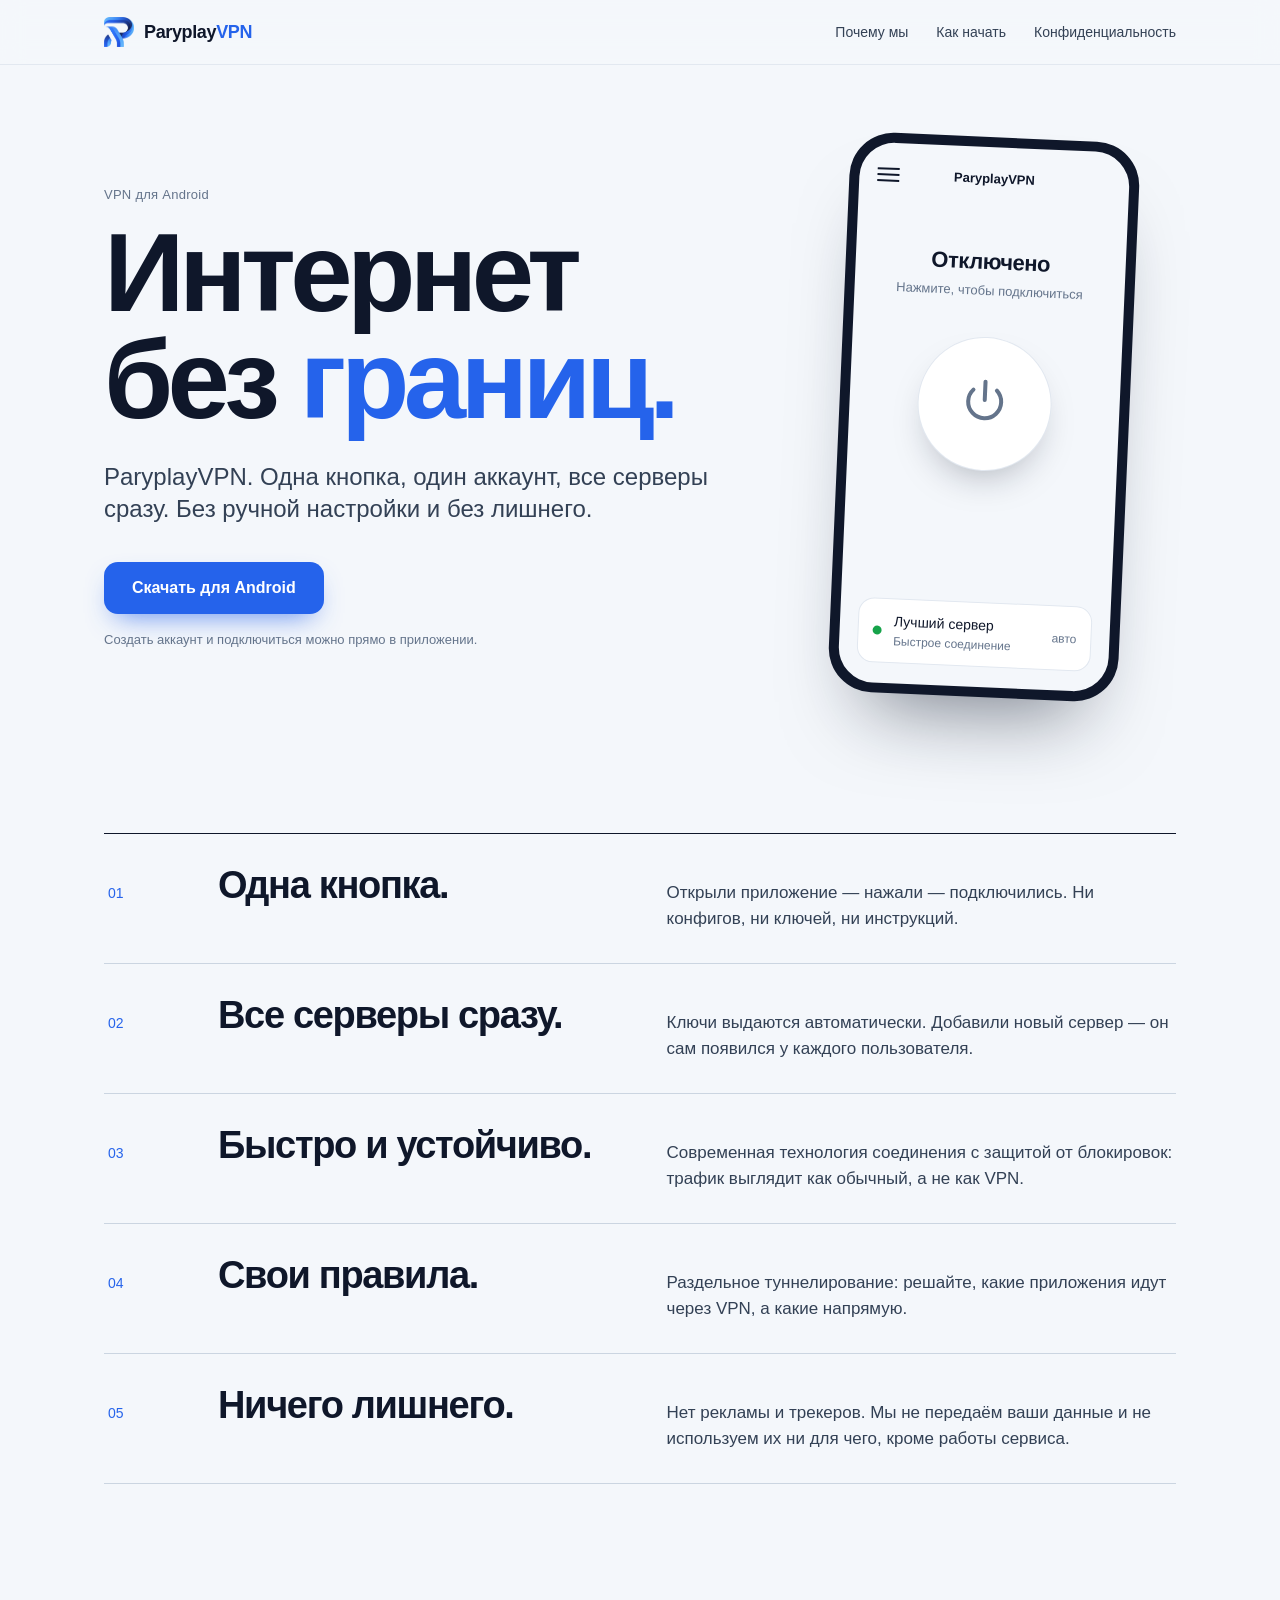
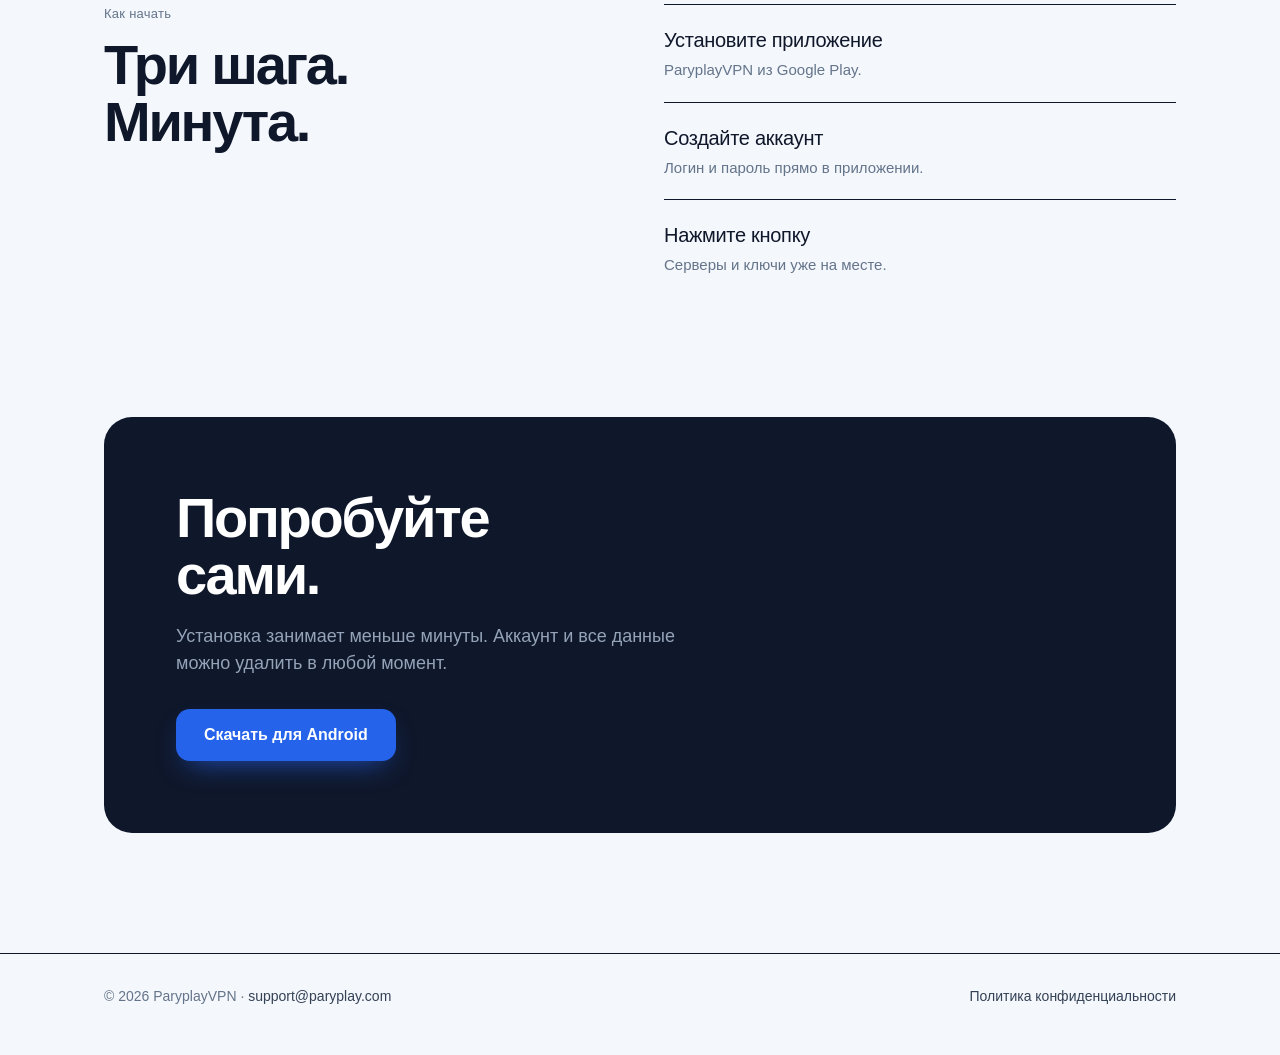
==== index.html @ d9c86970 "Initial commit: ParyplayVPN landing page" ====
<!DOCTYPE html>
<html lang="ru">
<head>
    <meta charset="UTF-8">
    <meta name="viewport" content="width=device-width, initial-scale=1.0">
    <title>ParyplayVPN — быстрый VPN в одно касание</title>
    <meta name="description" content="ParyplayVPN — VPN для Android. Один аккаунт, все серверы сразу, никакой настройки.">
    <meta name="theme-color" content="#F4F7FB">
    <link rel="icon" type="image/png" href="favicon.png">
    <link rel="stylesheet" href="site.css">
    <style>
        .hero { padding: 72px 0 40px; display: grid; grid-template-columns: 1.25fr .75fr; gap: 48px; align-items: center; }
        .hero h1 { margin: 16px 0 28px; }
        .hero .cta { display: flex; flex-wrap: wrap; gap: 12px; margin-top: 36px; }
        .hero .small { margin-top: 16px; font-size: 13px; color: var(--muted); }

        /* Телефон в стиле приложения */
        .phone-box { display: flex; justify-content: center; }
        .phone {
            width: 290px; border-radius: 44px; background: var(--text); padding: 10px; transform: rotate(2.5deg);
            box-shadow: 0 50px 80px -40px rgba(15, 23, 42, .55); transition: transform .5s var(--ease);
        }
        .phone:hover { transform: rotate(0); }
        .screen { background: var(--bg); border-radius: 35px; padding: 22px 18px 20px; min-height: 540px; display: flex; flex-direction: column; }
        .app-bar { display: flex; align-items: center; justify-content: space-between; font-size: 13px; font-weight: 600; }
        .app-bar i { width: 22px; height: 2px; background: var(--text); box-shadow: 0 6px 0 var(--text), 0 -6px 0 var(--text); }
        .status { margin-top: 56px; text-align: center; }
        .status b { display: block; font-size: 22px; letter-spacing: -.02em; transition: color .3s; }
        .status small { color: var(--muted); font-size: 13px; }
        .power { position: relative; width: 132px; height: 132px; margin: 36px auto 0; border: 0; border-radius: 50%; cursor: pointer; background: var(--surface); box-shadow: 0 0 0 1px var(--line), 0 18px 40px -18px rgba(15, 23, 42, .4); transition: background .3s, box-shadow .3s; }
        .power svg { width: 44px; height: 44px; stroke: var(--muted); transition: stroke .3s; }
        .power::after { content: ""; position: absolute; inset: -14px; border-radius: 50%; border: 2px solid var(--primary); opacity: 0; }
        .on .power { background: linear-gradient(135deg, #3B82F6, #1D4ED8); box-shadow: 0 22px 44px -16px rgba(37, 99, 235, .85); }
        .on .power svg { stroke: #fff; }
        .on .power::after { animation: ring 2.2s ease-out infinite; }
        .on .status b { color: var(--primary); }
        @keyframes ring { from { opacity: .7; transform: scale(.9); } to { opacity: 0; transform: scale(1.25); } }
        .server { margin-top: auto; background: var(--surface); border: 1px solid var(--line); border-radius: 16px; padding: 12px 14px; display: flex; align-items: center; gap: 12px; font-size: 14px; }
        .server .dot { width: 9px; height: 9px; border-radius: 50%; background: var(--ok); }
        .server small { display: block; color: var(--muted); font-size: 12px; }
        .server em { margin-left: auto; font-style: normal; color: var(--muted); font-size: 12px; }

        /* Нумерованные тезисы */
        .rows { margin-top: 96px; border-top: 1px solid var(--text); }
        .row { display: grid; grid-template-columns: 90px 1fr 1.2fr; gap: 24px; padding: 32px 0; border-bottom: 1px solid var(--line-strong); align-items: baseline; transition: background .2s; }
        .row:hover { background: var(--surface); }
        .row .n { font-size: 14px; color: var(--primary); font-variant-numeric: tabular-nums; padding-left: 4px; }
        .row h3 { font-size: clamp(24px, 3.2vw, 38px); letter-spacing: -.035em; line-height: 1.05; font-weight: 800; }
        .row p { color: var(--text-2); font-size: 17px; }

        .band { margin-top: 120px; display: grid; grid-template-columns: 1fr 1fr; gap: 48px; }
        .steps3 { list-style: none; }
        .steps3 li { padding: 20px 0; border-top: 1px solid var(--text); font-size: 20px; letter-spacing: -.015em; }
        .steps3 li span { display: block; color: var(--muted); font-size: 15px; letter-spacing: 0; margin-top: 4px; }

        .final { margin-top: 120px; background: var(--text); color: #fff; border-radius: 28px; padding: clamp(32px, 6vw, 72px); }
        .final h2 { color: #fff; }
        .final p { color: #94A3B8; font-size: 18px; margin: 20px 0 32px; max-width: 520px; }

        .reveal { opacity: 0; transform: translateY(18px); transition: opacity .7s var(--ease), transform .7s var(--ease); }
        .reveal.in { opacity: 1; transform: none; }

        @media (max-width: 860px) {
            .hero { grid-template-columns: 1fr; padding-top: 40px; }
            .row { grid-template-columns: 1fr; gap: 8px; }
            .band { grid-template-columns: 1fr; }
        }
    </style>
</head>
<body>
<header class="top">
    <div class="wrap">
        <a class="brand" href="./"><img src="logo.png" alt=""><span>Paryplay<b>VPN</b></span></a>
        <nav class="nav">
            <a href="#why">Почему мы</a>
            <a href="#how">Как начать</a>
            <a href="privacy.html">Конфиденциальность</a>
        </nav>
    </div>
</header>

<main class="wrap">
    <section class="hero">
        <div>
            <div class="eyebrow">VPN для Android</div>
            <h1 class="huge">Интернет<br>без <span class="accent">границ.</span></h1>
            <p class="lead">ParyplayVPN. Одна кнопка, один аккаунт, все серверы сразу. Без ручной настройки и без лишнего.</p>
            <div class="cta">
                <a class="btn" href="https://play.google.com/store/apps/details?id=com.paryplay.vpn">Скачать для Android</a>
            </div>
            <p class="small">Создать аккаунт и подключиться можно прямо в приложении.</p>
        </div>

        <div class="phone-box" aria-hidden="true">
            <div class="phone" id="phone">
                <div class="screen">
                    <div class="app-bar"><i></i><span>ParyplayVPN</span><span style="width:22px"></span></div>
                    <div class="status"><b id="stText">Отключено</b><small id="stSub">Нажмите, чтобы подключиться</small></div>
                    <button class="power" id="power" tabindex="-1" type="button">
                        <svg viewBox="0 0 24 24" fill="none" stroke-width="2.2" stroke-linecap="round" stroke-linejoin="round"><path d="M12 2v10"/><path d="M18.4 6.6a9 9 0 1 1-12.8 0"/></svg>
                    </button>
                    <div style="height:48px"></div>
                    <div class="server"><span class="dot"></span><div>Лучший сервер<small>Быстрое соединение</small></div><em>авто</em></div>
                </div>
            </div>
        </div>
    </section>

    <section class="rows" id="why">
        <div class="row reveal"><span class="n">01</span><h3>Одна кнопка.</h3><p>Открыли приложение — нажали — подключились. Ни конфигов, ни ключей, ни инструкций.</p></div>
        <div class="row reveal"><span class="n">02</span><h3>Все серверы сразу.</h3><p>Ключи выдаются автоматически. Добавили новый сервер — он сам появился у каждого пользователя.</p></div>
        <div class="row reveal"><span class="n">03</span><h3>Быстро и устойчиво.</h3><p>Современная технология соединения с защитой от блокировок: трафик выглядит как обычный, а не как VPN.</p></div>
        <div class="row reveal"><span class="n">04</span><h3>Свои правила.</h3><p>Раздельное туннелирование: решайте, какие приложения идут через VPN, а какие напрямую.</p></div>
        <div class="row reveal"><span class="n">05</span><h3>Ничего лишнего.</h3><p>Нет рекламы и трекеров. Мы не передаём ваши данные и не используем их ни для чего, кроме работы сервиса.</p></div>
    </section>

    <section class="band" id="how">
        <div class="reveal">
            <div class="eyebrow">Как начать</div>
            <h2 class="big" style="margin-top:12px">Три шага.<br>Минута.</h2>
        </div>
        <ol class="steps3 reveal">
            <li>Установите приложение<span>ParyplayVPN из Google Play.</span></li>
            <li>Создайте аккаунт<span>Логин и пароль прямо в приложении.</span></li>
            <li>Нажмите кнопку<span>Серверы и ключи уже на месте.</span></li>
        </ol>
    </section>

    <section class="final reveal">
        <h2 class="big">Попробуйте<br>сами.</h2>
        <p>Установка занимает меньше минуты. Аккаунт и все данные можно удалить в любой момент.</p>
        <a class="btn" href="https://play.google.com/store/apps/details?id=com.paryplay.vpn">Скачать для Android</a>
    </section>
</main>

<footer class="foot">
    <div class="wrap">
        <div>© 2026 ParyplayVPN · <a href="mailto:support@paryplay.com">support@paryplay.com</a></div>
        <nav>
            <a href="privacy.html">Политика конфиденциальности</a>
        </nav>
    </div>
</footer>

<script>
    // Демонстрационный экран: по клику «подключается» так же, как в приложении
    const phone = document.getElementById('phone');
    const st = document.getElementById('stText'), sub = document.getElementById('stSub');
    let connected = false, busy = false;
    function set(on) {
        phone.classList.toggle('on', on);
        st.textContent = on ? 'Подключено' : 'Отключено';
        sub.textContent = on ? 'Ваше соединение защищено' : 'Нажмите, чтобы подключиться';
        connected = on;
    }
    function toggle() {
        if (busy) return;
        busy = true; st.textContent = connected ? 'Отключаем…' : 'Подключаем…';
        setTimeout(() => { set(!connected); busy = false; }, 900);
    }
    document.getElementById('power').addEventListener('click', toggle);
    setTimeout(toggle, 1400);

    const io = 'IntersectionObserver' in window ? new IntersectionObserver(es => es.forEach(e => {
        if (e.isIntersecting) { e.target.classList.add('in'); io.unobserve(e.target); }
    }), { threshold: .15 }) : null;
    document.querySelectorAll('.reveal').forEach(el => io ? io.observe(el) : el.classList.add('in'));
</script>
</body>
</html>
---- site.css ----
/* Общие стили публичных страниц ParyplayVPN. Палитра — как в мобильном приложении (app/lib/theme/style.dart). */
:root {
    --bg: #F4F7FB; --surface: #fff; --text: #0F172A; --text-2: #334155; --muted: #64748B;
    --line: #E2E8F0; --line-strong: #CBD5E1; --primary: #2563EB; --primary-hover: #1D4ED8;
    --primary-soft: #EFF6FF; --danger: #DC2626; --ok: #16A34A; --ease: cubic-bezier(.2, .8, .2, 1);
}
* { box-sizing: border-box; margin: 0; padding: 0; }
html { scroll-behavior: smooth; }
body {
    font-family: "Helvetica Neue", Helvetica, Arial, "Segoe UI", sans-serif; background: var(--bg); color: var(--text);
    line-height: 1.5; -webkit-font-smoothing: antialiased; overflow-x: hidden;
}
a { color: inherit; }
button, input { font: inherit; color: inherit; }
.wrap { max-width: 1120px; margin: 0 auto; padding: 0 24px; }

/* Шапка */
.top { position: sticky; top: 0; z-index: 10; background: rgba(244, 247, 251, .88); backdrop-filter: blur(12px); border-bottom: 1px solid var(--line); }
.top .wrap { display: flex; align-items: center; justify-content: space-between; height: 64px; gap: 16px; }
.brand { display: flex; align-items: center; gap: 10px; text-decoration: none; font-weight: 700; letter-spacing: -.02em; font-size: 18px; }
.brand img { width: 30px; height: 30px; }
.brand b { color: var(--primary); font-weight: 700; }
.nav { display: flex; align-items: center; gap: 28px; font-size: 14px; }
.nav a { text-decoration: none; color: var(--text-2); transition: color .15s; }
.nav a:hover { color: var(--primary); }
.nav .btn-line { padding: 8px 16px; border: 1px solid var(--text); border-radius: 999px; color: var(--text); }
.nav .btn-line:hover { background: var(--text); color: #fff; }

/* Кнопки */
.btn {
    display: inline-flex; align-items: center; justify-content: center; gap: 10px; height: 52px; padding: 0 28px; border: 0;
    border-radius: 14px; background: var(--primary); color: #fff; font-weight: 600; font-size: 16px; text-decoration: none; cursor: pointer;
    box-shadow: 0 12px 28px -12px rgba(37, 99, 235, .8); transition: background .18s var(--ease), transform .12s var(--ease);
}
.btn:hover { background: var(--primary-hover); }
.btn:active { transform: scale(.98); }
.btn.ghost { background: transparent; color: var(--text); box-shadow: inset 0 0 0 1px var(--text); }
.btn.ghost:hover { background: var(--text); color: #fff; }
.btn.danger { background: var(--danger); box-shadow: 0 12px 28px -14px rgba(220, 38, 38, .8); }
.btn:disabled { opacity: .6; cursor: wait; }

/* Типографика */
.eyebrow { font-size: 13px; color: var(--muted); letter-spacing: .02em; }
h1.huge { font-size: clamp(44px, 9vw, 112px); line-height: .95; letter-spacing: -.05em; font-weight: 800; }
h2.big { font-size: clamp(30px, 5vw, 56px); line-height: 1.02; letter-spacing: -.04em; font-weight: 800; }
.lead { font-size: clamp(18px, 2.2vw, 24px); line-height: 1.35; color: var(--text-2); max-width: 640px; }
.accent { color: var(--primary); }

/* Подвал */
.foot { border-top: 1px solid var(--text); margin-top: 120px; padding: 32px 0 48px; font-size: 14px; color: var(--muted); }
.foot .wrap { display: flex; flex-wrap: wrap; justify-content: space-between; gap: 16px 32px; }
.foot nav { display: flex; flex-wrap: wrap; gap: 8px 24px; }
.foot a { text-decoration: none; color: var(--text-2); }
.foot a:hover { color: var(--primary); }

/* Текстовые страницы (политика, удаление аккаунта) */
.doc { max-width: 760px; margin: 0 auto; padding: 72px 24px 0; }
.doc h1 { font-size: clamp(36px, 7vw, 64px); line-height: 1; letter-spacing: -.045em; font-weight: 800; margin: 12px 0 20px; }
.doc .lead { margin-bottom: 8px; }
.doc h2 { font-size: 22px; letter-spacing: -.02em; margin: 48px 0 12px; padding-top: 20px; border-top: 1px solid var(--text); }
.doc h2 span { color: var(--primary); margin-right: 10px; font-variant-numeric: tabular-nums; }
.doc p, .doc li { font-size: 16.5px; color: var(--text-2); margin-bottom: 12px; }
.doc ul { padding-left: 22px; margin-bottom: 12px; }
.doc ol.steps { list-style: none; counter-reset: s; padding: 0; }
.doc ol.steps li { counter-increment: s; position: relative; padding: 0 0 18px 56px; margin: 0; }
.doc ol.steps li::before {
    content: counter(s); position: absolute; left: 0; top: -4px; width: 38px; height: 38px; border-radius: 50%;
    background: var(--primary); color: #fff; font-weight: 700; display: grid; place-items: center;
}
.doc table { width: 100%; border-collapse: collapse; font-size: 15px; margin: 8px 0 16px; background: var(--surface); }
.doc th, .doc td { text-align: left; padding: 12px 14px; border-bottom: 1px solid var(--line); vertical-align: top; }
.doc th { font-size: 12.5px; color: var(--muted); font-weight: 600; text-transform: uppercase; letter-spacing: .04em; border-bottom-color: var(--text); }
.doc a { color: var(--primary); }
.note { background: var(--primary-soft); border-left: 3px solid var(--primary); padding: 14px 18px; border-radius: 0 12px 12px 0; margin: 16px 0; }
.note p:last-child { margin-bottom: 0; }

@media (max-width: 640px) {
    .nav a:not(.btn-line) { display: none; }
    .doc { padding-top: 40px; }
    .doc table { display: block; overflow-x: auto; }
}
@media (prefers-reduced-motion: reduce) { * { animation: none !important; transition: none !important; scroll-behavior: auto !important; } }
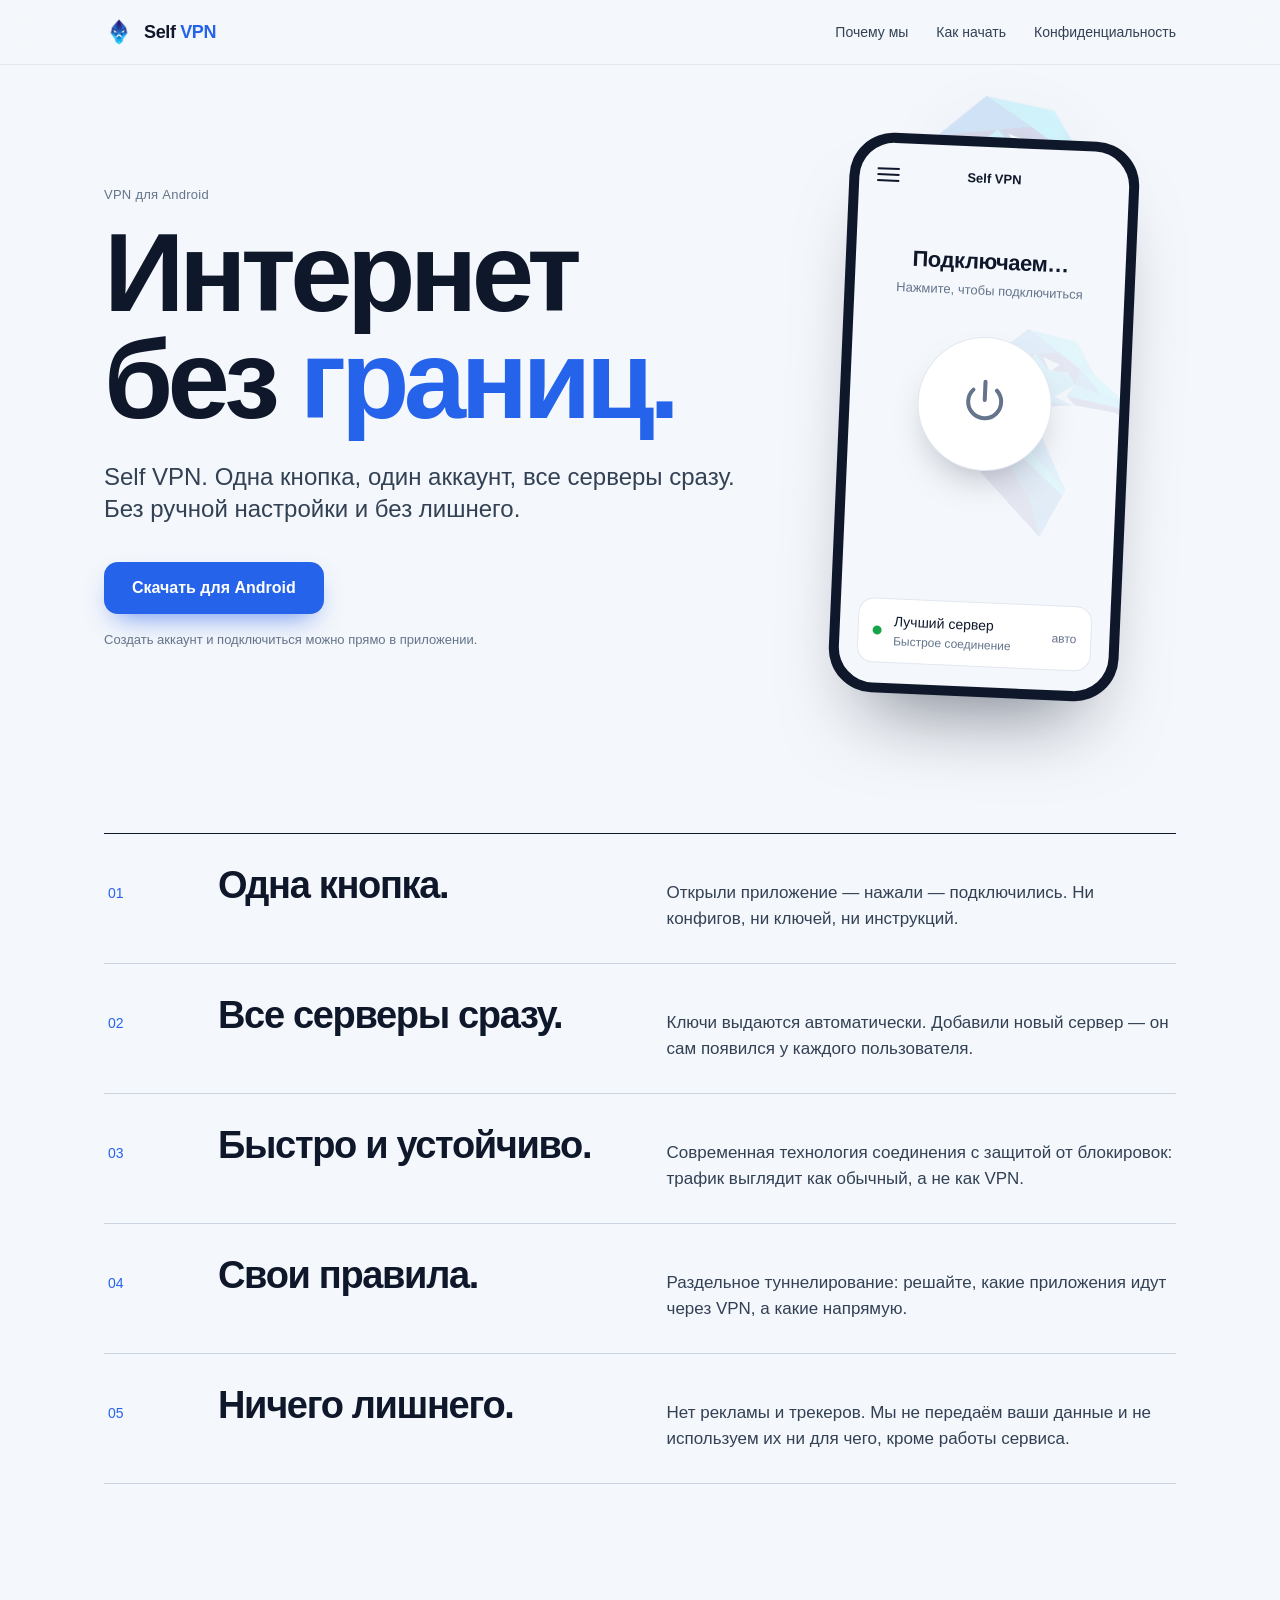
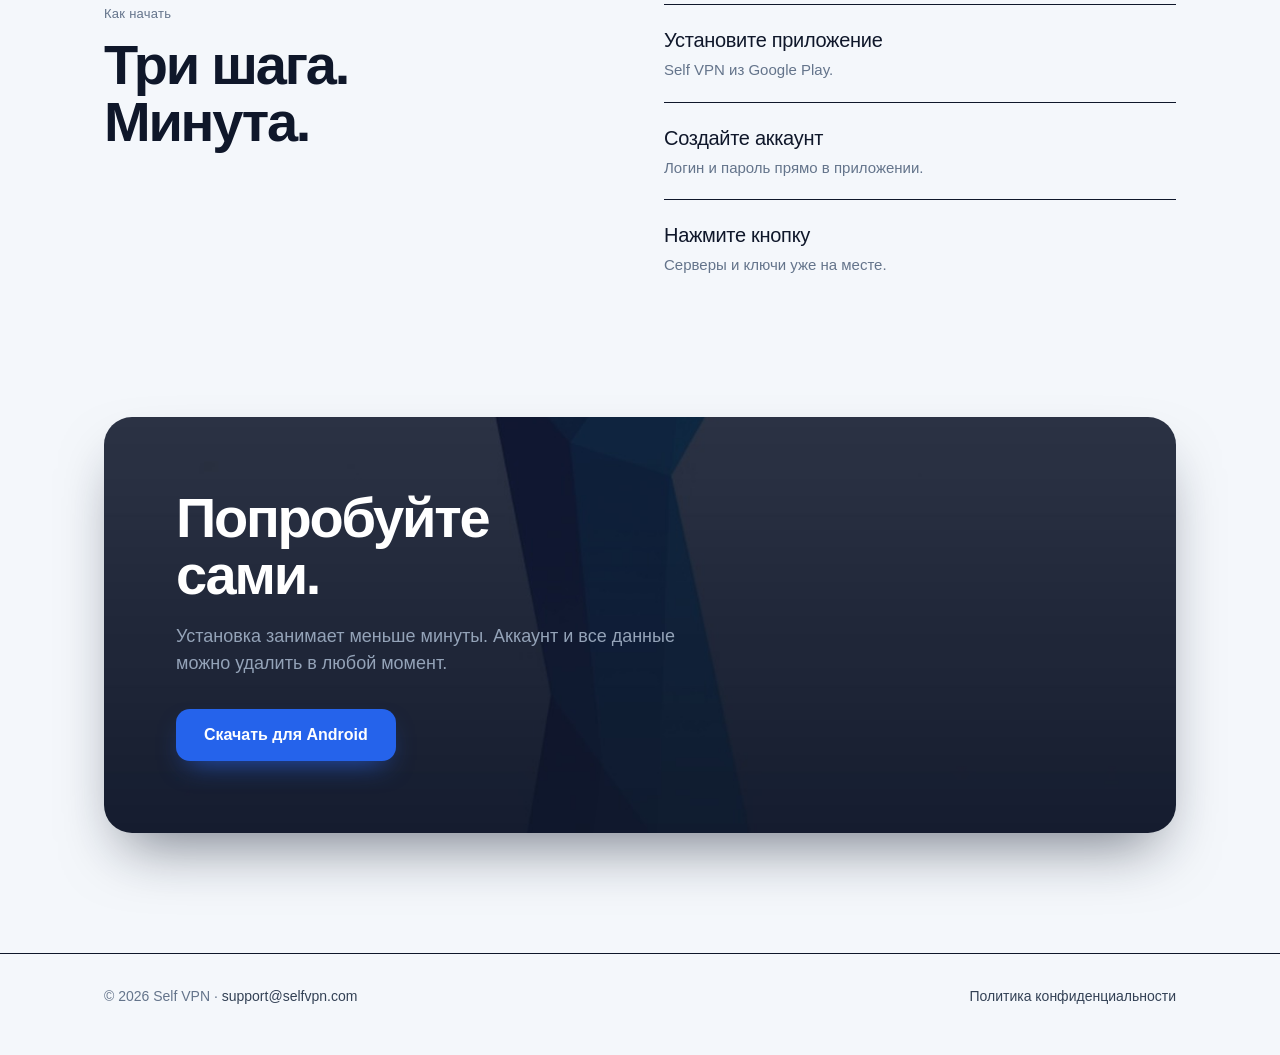
==== commit d7506d93: "feat: update branding and add hero mascot and background assets to landing page" ====
--- a/index.html
+++ b/index.html
@@ -3,8 +3,8 @@
 <head>
     <meta charset="UTF-8">
     <meta name="viewport" content="width=device-width, initial-scale=1.0">
-    <title>ParyplayVPN — быстрый VPN в одно касание</title>
-    <meta name="description" content="ParyplayVPN — VPN для Android. Один аккаунт, все серверы сразу, никакой настройки.">
+    <title>Self VPN — быстрый VPN в одно касание</title>
+    <meta name="description" content="Self VPN — VPN для Android. Один аккаунт, все серверы сразу, никакой настройки.">
     <meta name="theme-color" content="#F4F7FB">
     <link rel="icon" type="image/png" href="favicon.png">
     <link rel="stylesheet" href="site.css">
@@ -70,7 +70,7 @@
 <body>
 <header class="top">
     <div class="wrap">
-        <a class="brand" href="./"><img src="logo.png" alt=""><span>Paryplay<b>VPN</b></span></a>
+        <a class="brand" href="./"><img src="logo.png" alt=""><span>Self <b>VPN</b></span></a>
         <nav class="nav">
             <a href="#why">Почему мы</a>
             <a href="#how">Как начать</a>
@@ -84,17 +84,18 @@
         <div>
             <div class="eyebrow">VPN для Android</div>
             <h1 class="huge">Интернет<br>без <span class="accent">границ.</span></h1>
-            <p class="lead">ParyplayVPN. Одна кнопка, один аккаунт, все серверы сразу. Без ручной настройки и без лишнего.</p>
+            <p class="lead">Self VPN. Одна кнопка, один аккаунт, все серверы сразу. Без ручной настройки и без лишнего.</p>
             <div class="cta">
-                <a class="btn" href="https://play.google.com/store/apps/details?id=com.paryplay.vpn">Скачать для Android</a>
+                <a class="btn" href="https://play.google.com/store/apps/details?id=com.selfvpn.vpn">Скачать для Android</a>
             </div>
             <p class="small">Создать аккаунт и подключиться можно прямо в приложении.</p>
         </div>
 
+        <img src="mascot_hero.png" alt="" class="hero-mascot" aria-hidden="true">
         <div class="phone-box" aria-hidden="true">
             <div class="phone" id="phone">
                 <div class="screen">
-                    <div class="app-bar"><i></i><span>ParyplayVPN</span><span style="width:22px"></span></div>
+                    <div class="app-bar"><i></i><span>Self VPN</span><span style="width:22px"></span></div>
                     <div class="status"><b id="stText">Отключено</b><small id="stSub">Нажмите, чтобы подключиться</small></div>
                     <button class="power" id="power" tabindex="-1" type="button">
                         <svg viewBox="0 0 24 24" fill="none" stroke-width="2.2" stroke-linecap="round" stroke-linejoin="round"><path d="M12 2v10"/><path d="M18.4 6.6a9 9 0 1 1-12.8 0"/></svg>
@@ -120,7 +121,7 @@
             <h2 class="big" style="margin-top:12px">Три шага.<br>Минута.</h2>
         </div>
         <ol class="steps3 reveal">
-            <li>Установите приложение<span>ParyplayVPN из Google Play.</span></li>
+            <li>Установите приложение<span>Self VPN из Google Play.</span></li>
             <li>Создайте аккаунт<span>Логин и пароль прямо в приложении.</span></li>
             <li>Нажмите кнопку<span>Серверы и ключи уже на месте.</span></li>
         </ol>
@@ -129,13 +130,13 @@
     <section class="final reveal">
         <h2 class="big">Попробуйте<br>сами.</h2>
         <p>Установка занимает меньше минуты. Аккаунт и все данные можно удалить в любой момент.</p>
-        <a class="btn" href="https://play.google.com/store/apps/details?id=com.paryplay.vpn">Скачать для Android</a>
+        <a class="btn" href="https://play.google.com/store/apps/details?id=com.selfvpn.vpn">Скачать для Android</a>
     </section>
 </main>
 
 <footer class="foot">
     <div class="wrap">
-        <div>© 2026 ParyplayVPN · <a href="mailto:support@paryplay.com">support@paryplay.com</a></div>
+        <div>© 2026 Self VPN · <a href="mailto:support@selfvpn.com">support@selfvpn.com</a></div>
         <nav>
             <a href="privacy.html">Политика конфиденциальности</a>
         </nav>
--- a/site.css
+++ b/site.css
@@ -1,4 +1,4 @@
-/* Общие стили публичных страниц ParyplayVPN. Палитра — как в мобильном приложении (app/lib/theme/style.dart). */
+/* Общие стили публичных страниц Self VPN. Палитра — как в мобильном приложении (app/lib/theme/style.dart). */
 :root {
     --bg: #F4F7FB; --surface: #fff; --text: #0F172A; --text-2: #334155; --muted: #64748B;
     --line: #E2E8F0; --line-strong: #CBD5E1; --primary: #2563EB; --primary-hover: #1D4ED8;
@@ -80,3 +80,35 @@
     .doc table { display: block; overflow-x: auto; }
 }
 @media (prefers-reduced-motion: reduce) { * { animation: none !important; transition: none !important; scroll-behavior: auto !important; } }
+
+/* Hero Mascot Background Accent */
+.hero { position: relative; }
+.hero-mascot {
+    position: absolute; right: -10px; top: 15px; width: 320px; max-width: 45vw; opacity: 0.14; pointer-events: none;
+    filter: drop-shadow(0 20px 40px rgba(37, 99, 235, 0.35));
+    animation: mascotFloat 8s ease-in-out infinite alternate;
+    z-index: 0;
+}
+@keyframes mascotFloat {
+    0% { transform: translateY(0px) rotate(0deg); }
+    100% { transform: translateY(-14px) rotate(2deg); }
+}
+.phone-box { position: relative; z-index: 1; }
+.hero > div:first-child { position: relative; z-index: 1; }
+
+.screen {
+    background: #F4F7FB;
+    position: relative; overflow: hidden;
+}
+.screen::before {
+    content: ""; position: absolute; right: -18%; top: 25%; width: 85%; height: 55%;
+    background: url('mascot_hero.png') center/contain no-repeat;
+    opacity: 0.08; pointer-events: none;
+}
+
+.final {
+    position: relative; overflow: hidden;
+    background: #0F172A url('card_bg.jpg') center/cover no-repeat !important;
+    box-shadow: 0 30px 60px -20px rgba(15, 23, 42, 0.55);
+}
+.brand img { border-radius: 7px; }
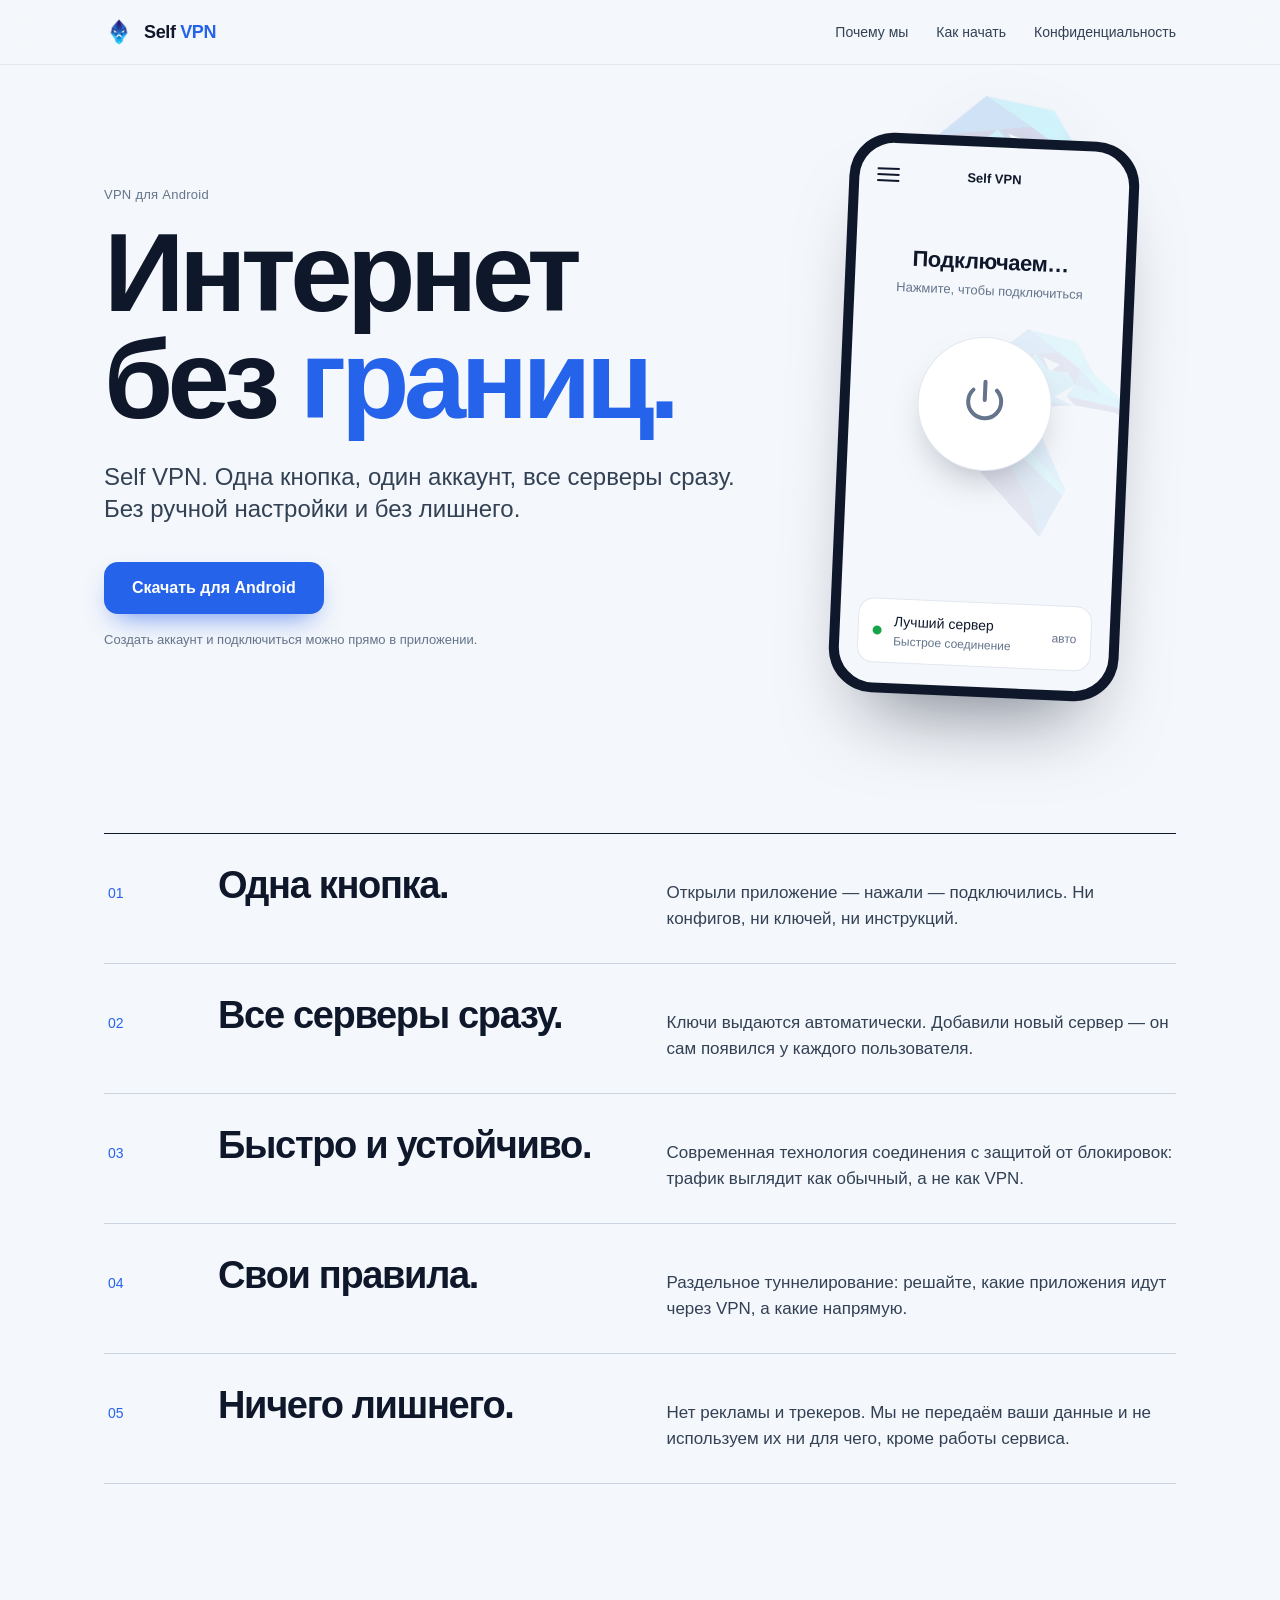
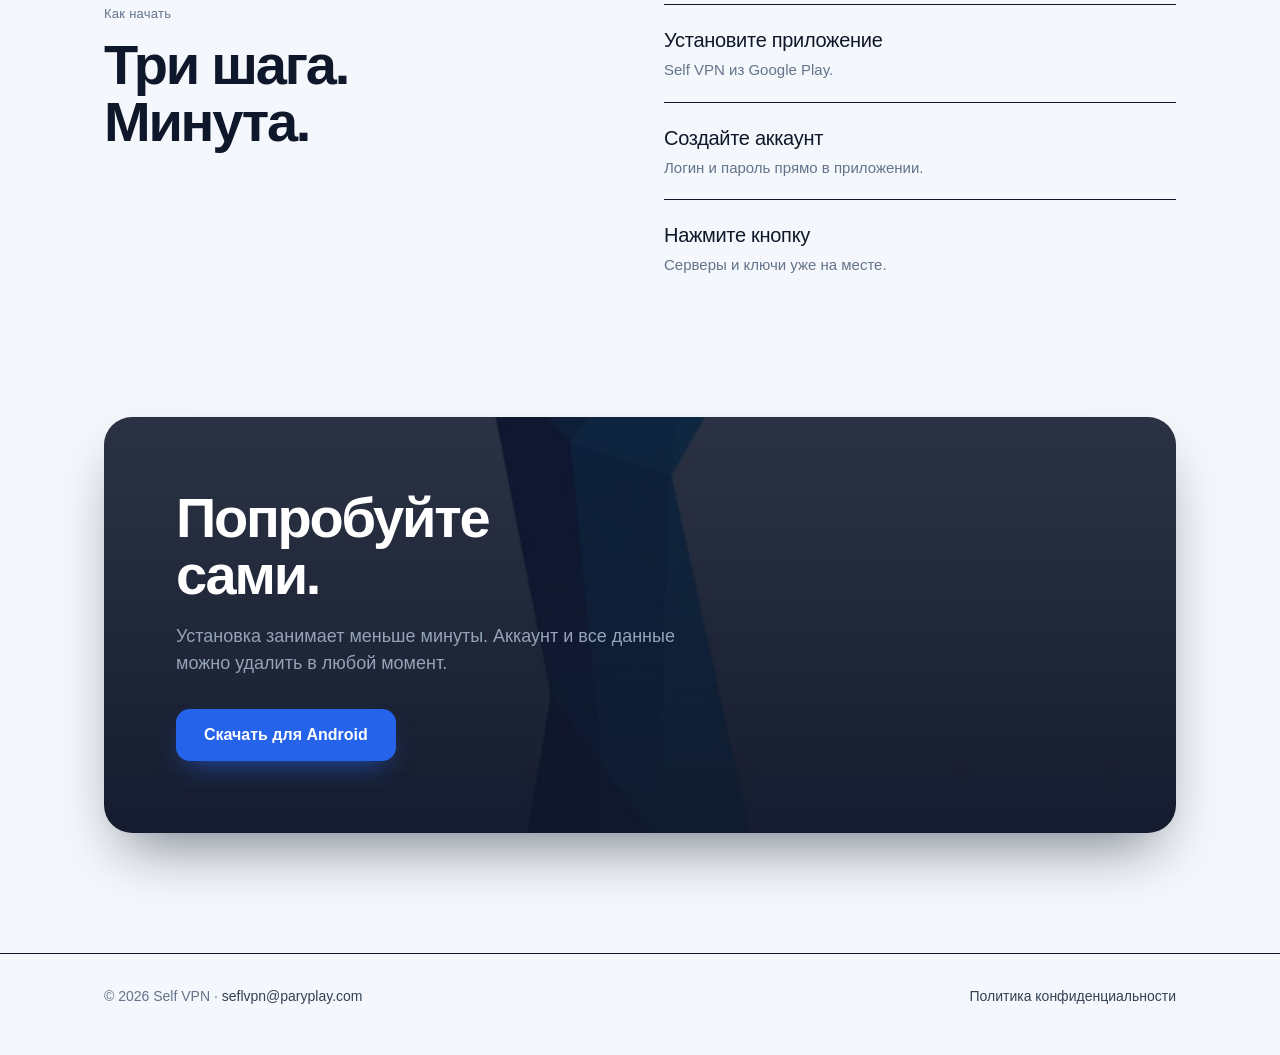
==== commit eee5c85e: "update privacy policy and landing page content" ====
--- a/index.html
+++ b/index.html
@@ -1,5 +1,6 @@
 <!DOCTYPE html>
 <html lang="ru">
+
 <head>
     <meta charset="UTF-8">
     <meta name="viewport" content="width=device-width, initial-scale=1.0">
@@ -9,163 +10,421 @@
     <link rel="icon" type="image/png" href="favicon.png">
     <link rel="stylesheet" href="site.css">
     <style>
-        .hero { padding: 72px 0 40px; display: grid; grid-template-columns: 1.25fr .75fr; gap: 48px; align-items: center; }
-        .hero h1 { margin: 16px 0 28px; }
-        .hero .cta { display: flex; flex-wrap: wrap; gap: 12px; margin-top: 36px; }
-        .hero .small { margin-top: 16px; font-size: 13px; color: var(--muted); }
+        .hero {
+            padding: 72px 0 40px;
+            display: grid;
+            grid-template-columns: 1.25fr .75fr;
+            gap: 48px;
+            align-items: center;
+        }
+
+        .hero h1 {
+            margin: 16px 0 28px;
+        }
+
+        .hero .cta {
+            display: flex;
+            flex-wrap: wrap;
+            gap: 12px;
+            margin-top: 36px;
+        }
+
+        .hero .small {
+            margin-top: 16px;
+            font-size: 13px;
+            color: var(--muted);
+        }
 
         /* Телефон в стиле приложения */
-        .phone-box { display: flex; justify-content: center; }
+        .phone-box {
+            display: flex;
+            justify-content: center;
+        }
+
         .phone {
-            width: 290px; border-radius: 44px; background: var(--text); padding: 10px; transform: rotate(2.5deg);
-            box-shadow: 0 50px 80px -40px rgba(15, 23, 42, .55); transition: transform .5s var(--ease);
-        }
-        .phone:hover { transform: rotate(0); }
-        .screen { background: var(--bg); border-radius: 35px; padding: 22px 18px 20px; min-height: 540px; display: flex; flex-direction: column; }
-        .app-bar { display: flex; align-items: center; justify-content: space-between; font-size: 13px; font-weight: 600; }
-        .app-bar i { width: 22px; height: 2px; background: var(--text); box-shadow: 0 6px 0 var(--text), 0 -6px 0 var(--text); }
-        .status { margin-top: 56px; text-align: center; }
-        .status b { display: block; font-size: 22px; letter-spacing: -.02em; transition: color .3s; }
-        .status small { color: var(--muted); font-size: 13px; }
-        .power { position: relative; width: 132px; height: 132px; margin: 36px auto 0; border: 0; border-radius: 50%; cursor: pointer; background: var(--surface); box-shadow: 0 0 0 1px var(--line), 0 18px 40px -18px rgba(15, 23, 42, .4); transition: background .3s, box-shadow .3s; }
-        .power svg { width: 44px; height: 44px; stroke: var(--muted); transition: stroke .3s; }
-        .power::after { content: ""; position: absolute; inset: -14px; border-radius: 50%; border: 2px solid var(--primary); opacity: 0; }
-        .on .power { background: linear-gradient(135deg, #3B82F6, #1D4ED8); box-shadow: 0 22px 44px -16px rgba(37, 99, 235, .85); }
-        .on .power svg { stroke: #fff; }
-        .on .power::after { animation: ring 2.2s ease-out infinite; }
-        .on .status b { color: var(--primary); }
-        @keyframes ring { from { opacity: .7; transform: scale(.9); } to { opacity: 0; transform: scale(1.25); } }
-        .server { margin-top: auto; background: var(--surface); border: 1px solid var(--line); border-radius: 16px; padding: 12px 14px; display: flex; align-items: center; gap: 12px; font-size: 14px; }
-        .server .dot { width: 9px; height: 9px; border-radius: 50%; background: var(--ok); }
-        .server small { display: block; color: var(--muted); font-size: 12px; }
-        .server em { margin-left: auto; font-style: normal; color: var(--muted); font-size: 12px; }
+            width: 290px;
+            border-radius: 44px;
+            background: var(--text);
+            padding: 10px;
+            transform: rotate(2.5deg);
+            box-shadow: 0 50px 80px -40px rgba(15, 23, 42, .55);
+            transition: transform .5s var(--ease);
+        }
+
+        .phone:hover {
+            transform: rotate(0);
+        }
+
+        .screen {
+            background: var(--bg);
+            border-radius: 35px;
+            padding: 22px 18px 20px;
+            min-height: 540px;
+            display: flex;
+            flex-direction: column;
+        }
+
+        .app-bar {
+            display: flex;
+            align-items: center;
+            justify-content: space-between;
+            font-size: 13px;
+            font-weight: 600;
+        }
+
+        .app-bar i {
+            width: 22px;
+            height: 2px;
+            background: var(--text);
+            box-shadow: 0 6px 0 var(--text), 0 -6px 0 var(--text);
+        }
+
+        .status {
+            margin-top: 56px;
+            text-align: center;
+        }
+
+        .status b {
+            display: block;
+            font-size: 22px;
+            letter-spacing: -.02em;
+            transition: color .3s;
+        }
+
+        .status small {
+            color: var(--muted);
+            font-size: 13px;
+        }
+
+        .power {
+            position: relative;
+            width: 132px;
+            height: 132px;
+            margin: 36px auto 0;
+            border: 0;
+            border-radius: 50%;
+            cursor: pointer;
+            background: var(--surface);
+            box-shadow: 0 0 0 1px var(--line), 0 18px 40px -18px rgba(15, 23, 42, .4);
+            transition: background .3s, box-shadow .3s;
+        }
+
+        .power svg {
+            width: 44px;
+            height: 44px;
+            stroke: var(--muted);
+            transition: stroke .3s;
+        }
+
+        .power::after {
+            content: "";
+            position: absolute;
+            inset: -14px;
+            border-radius: 50%;
+            border: 2px solid var(--primary);
+            opacity: 0;
+        }
+
+        .on .power {
+            background: linear-gradient(135deg, #3B82F6, #1D4ED8);
+            box-shadow: 0 22px 44px -16px rgba(37, 99, 235, .85);
+        }
+
+        .on .power svg {
+            stroke: #fff;
+        }
+
+        .on .power::after {
+            animation: ring 2.2s ease-out infinite;
+        }
+
+        .on .status b {
+            color: var(--primary);
+        }
+
+        @keyframes ring {
+            from {
+                opacity: .7;
+                transform: scale(.9);
+            }
+
+            to {
+                opacity: 0;
+                transform: scale(1.25);
+            }
+        }
+
+        .server {
+            margin-top: auto;
+            background: var(--surface);
+            border: 1px solid var(--line);
+            border-radius: 16px;
+            padding: 12px 14px;
+            display: flex;
+            align-items: center;
+            gap: 12px;
+            font-size: 14px;
+        }
+
+        .server .dot {
+            width: 9px;
+            height: 9px;
+            border-radius: 50%;
+            background: var(--ok);
+        }
+
+        .server small {
+            display: block;
+            color: var(--muted);
+            font-size: 12px;
+        }
+
+        .server em {
+            margin-left: auto;
+            font-style: normal;
+            color: var(--muted);
+            font-size: 12px;
+        }
 
         /* Нумерованные тезисы */
-        .rows { margin-top: 96px; border-top: 1px solid var(--text); }
-        .row { display: grid; grid-template-columns: 90px 1fr 1.2fr; gap: 24px; padding: 32px 0; border-bottom: 1px solid var(--line-strong); align-items: baseline; transition: background .2s; }
-        .row:hover { background: var(--surface); }
-        .row .n { font-size: 14px; color: var(--primary); font-variant-numeric: tabular-nums; padding-left: 4px; }
-        .row h3 { font-size: clamp(24px, 3.2vw, 38px); letter-spacing: -.035em; line-height: 1.05; font-weight: 800; }
-        .row p { color: var(--text-2); font-size: 17px; }
-
-        .band { margin-top: 120px; display: grid; grid-template-columns: 1fr 1fr; gap: 48px; }
-        .steps3 { list-style: none; }
-        .steps3 li { padding: 20px 0; border-top: 1px solid var(--text); font-size: 20px; letter-spacing: -.015em; }
-        .steps3 li span { display: block; color: var(--muted); font-size: 15px; letter-spacing: 0; margin-top: 4px; }
-
-        .final { margin-top: 120px; background: var(--text); color: #fff; border-radius: 28px; padding: clamp(32px, 6vw, 72px); }
-        .final h2 { color: #fff; }
-        .final p { color: #94A3B8; font-size: 18px; margin: 20px 0 32px; max-width: 520px; }
-
-        .reveal { opacity: 0; transform: translateY(18px); transition: opacity .7s var(--ease), transform .7s var(--ease); }
-        .reveal.in { opacity: 1; transform: none; }
+        .rows {
+            margin-top: 96px;
+            border-top: 1px solid var(--text);
+        }
+
+        .row {
+            display: grid;
+            grid-template-columns: 90px 1fr 1.2fr;
+            gap: 24px;
+            padding: 32px 0;
+            border-bottom: 1px solid var(--line-strong);
+            align-items: baseline;
+            transition: background .2s;
+        }
+
+        .row:hover {
+            background: var(--surface);
+        }
+
+        .row .n {
+            font-size: 14px;
+            color: var(--primary);
+            font-variant-numeric: tabular-nums;
+            padding-left: 4px;
+        }
+
+        .row h3 {
+            font-size: clamp(24px, 3.2vw, 38px);
+            letter-spacing: -.035em;
+            line-height: 1.05;
+            font-weight: 800;
+        }
+
+        .row p {
+            color: var(--text-2);
+            font-size: 17px;
+        }
+
+        .band {
+            margin-top: 120px;
+            display: grid;
+            grid-template-columns: 1fr 1fr;
+            gap: 48px;
+        }
+
+        .steps3 {
+            list-style: none;
+        }
+
+        .steps3 li {
+            padding: 20px 0;
+            border-top: 1px solid var(--text);
+            font-size: 20px;
+            letter-spacing: -.015em;
+        }
+
+        .steps3 li span {
+            display: block;
+            color: var(--muted);
+            font-size: 15px;
+            letter-spacing: 0;
+            margin-top: 4px;
+        }
+
+        .final {
+            margin-top: 120px;
+            background: var(--text);
+            color: #fff;
+            border-radius: 28px;
+            padding: clamp(32px, 6vw, 72px);
+        }
+
+        .final h2 {
+            color: #fff;
+        }
+
+        .final p {
+            color: #94A3B8;
+            font-size: 18px;
+            margin: 20px 0 32px;
+            max-width: 520px;
+        }
+
+        .reveal {
+            opacity: 0;
+            transform: translateY(18px);
+            transition: opacity .7s var(--ease), transform .7s var(--ease);
+        }
+
+        .reveal.in {
+            opacity: 1;
+            transform: none;
+        }
 
         @media (max-width: 860px) {
-            .hero { grid-template-columns: 1fr; padding-top: 40px; }
-            .row { grid-template-columns: 1fr; gap: 8px; }
-            .band { grid-template-columns: 1fr; }
+            .hero {
+                grid-template-columns: 1fr;
+                padding-top: 40px;
+            }
+
+            .row {
+                grid-template-columns: 1fr;
+                gap: 8px;
+            }
+
+            .band {
+                grid-template-columns: 1fr;
+            }
         }
     </style>
 </head>
+
 <body>
-<header class="top">
-    <div class="wrap">
-        <a class="brand" href="./"><img src="logo.png" alt=""><span>Self <b>VPN</b></span></a>
-        <nav class="nav">
-            <a href="#why">Почему мы</a>
-            <a href="#how">Как начать</a>
-            <a href="privacy.html">Конфиденциальность</a>
-        </nav>
-    </div>
-</header>
-
-<main class="wrap">
-    <section class="hero">
-        <div>
-            <div class="eyebrow">VPN для Android</div>
-            <h1 class="huge">Интернет<br>без <span class="accent">границ.</span></h1>
-            <p class="lead">Self VPN. Одна кнопка, один аккаунт, все серверы сразу. Без ручной настройки и без лишнего.</p>
-            <div class="cta">
-                <a class="btn" href="https://play.google.com/store/apps/details?id=com.selfvpn.vpn">Скачать для Android</a>
-            </div>
-            <p class="small">Создать аккаунт и подключиться можно прямо в приложении.</p>
+    <header class="top">
+        <div class="wrap">
+            <a class="brand" href="./"><img src="logo.png" alt=""><span>Self <b>VPN</b></span></a>
+            <nav class="nav">
+                <a href="#why">Почему мы</a>
+                <a href="#how">Как начать</a>
+                <a href="privacy.html">Конфиденциальность</a>
+            </nav>
         </div>
-
-        <img src="mascot_hero.png" alt="" class="hero-mascot" aria-hidden="true">
-        <div class="phone-box" aria-hidden="true">
-            <div class="phone" id="phone">
-                <div class="screen">
-                    <div class="app-bar"><i></i><span>Self VPN</span><span style="width:22px"></span></div>
-                    <div class="status"><b id="stText">Отключено</b><small id="stSub">Нажмите, чтобы подключиться</small></div>
-                    <button class="power" id="power" tabindex="-1" type="button">
-                        <svg viewBox="0 0 24 24" fill="none" stroke-width="2.2" stroke-linecap="round" stroke-linejoin="round"><path d="M12 2v10"/><path d="M18.4 6.6a9 9 0 1 1-12.8 0"/></svg>
-                    </button>
-                    <div style="height:48px"></div>
-                    <div class="server"><span class="dot"></span><div>Лучший сервер<small>Быстрое соединение</small></div><em>авто</em></div>
+    </header>
+
+    <main class="wrap">
+        <section class="hero">
+            <div>
+                <div class="eyebrow">VPN для Android</div>
+                <h1 class="huge">Интернет<br>без <span class="accent">границ.</span></h1>
+                <p class="lead">Self VPN. Одна кнопка, один аккаунт, все серверы сразу. Без ручной настройки и без
+                    лишнего.</p>
+                <div class="cta">
+                    <a class="btn" href="https://play.google.com/store/apps/details?id=com.selfvpn.vpn">Скачать для
+                        Android</a>
                 </div>
-            </div>
+                <p class="small">Создать аккаунт и подключиться можно прямо в приложении.</p>
+            </div>
+
+            <img src="mascot_hero.png" alt="" class="hero-mascot" aria-hidden="true">
+            <div class="phone-box" aria-hidden="true">
+                <div class="phone" id="phone">
+                    <div class="screen">
+                        <div class="app-bar"><i></i><span>Self VPN</span><span style="width:22px"></span></div>
+                        <div class="status"><b id="stText">Отключено</b><small id="stSub">Нажмите, чтобы
+                                подключиться</small></div>
+                        <button class="power" id="power" tabindex="-1" type="button">
+                            <svg viewBox="0 0 24 24" fill="none" stroke-width="2.2" stroke-linecap="round"
+                                stroke-linejoin="round">
+                                <path d="M12 2v10" />
+                                <path d="M18.4 6.6a9 9 0 1 1-12.8 0" />
+                            </svg>
+                        </button>
+                        <div style="height:48px"></div>
+                        <div class="server"><span class="dot"></span>
+                            <div>Лучший сервер<small>Быстрое соединение</small></div><em>авто</em>
+                        </div>
+                    </div>
+                </div>
+            </div>
+        </section>
+
+        <section class="rows" id="why">
+            <div class="row reveal"><span class="n">01</span>
+                <h3>Одна кнопка.</h3>
+                <p>Открыли приложение — нажали — подключились. Ни конфигов, ни ключей, ни инструкций.</p>
+            </div>
+            <div class="row reveal"><span class="n">02</span>
+                <h3>Все серверы сразу.</h3>
+                <p>Ключи выдаются автоматически. Добавили новый сервер — он сам появился у каждого пользователя.</p>
+            </div>
+            <div class="row reveal"><span class="n">03</span>
+                <h3>Быстро и устойчиво.</h3>
+                <p>Современная технология соединения с защитой от блокировок: трафик выглядит как обычный, а не как VPN.
+                </p>
+            </div>
+            <div class="row reveal"><span class="n">04</span>
+                <h3>Свои правила.</h3>
+                <p>Раздельное туннелирование: решайте, какие приложения идут через VPN, а какие напрямую.</p>
+            </div>
+            <div class="row reveal"><span class="n">05</span>
+                <h3>Ничего лишнего.</h3>
+                <p>Нет рекламы и трекеров. Мы не передаём ваши данные и не используем их ни для чего, кроме работы
+                    сервиса.</p>
+            </div>
+        </section>
+
+        <section class="band" id="how">
+            <div class="reveal">
+                <div class="eyebrow">Как начать</div>
+                <h2 class="big" style="margin-top:12px">Три шага.<br>Минута.</h2>
+            </div>
+            <ol class="steps3 reveal">
+                <li>Установите приложение<span>Self VPN из Google Play.</span></li>
+                <li>Создайте аккаунт<span>Логин и пароль прямо в приложении.</span></li>
+                <li>Нажмите кнопку<span>Серверы и ключи уже на месте.</span></li>
+            </ol>
+        </section>
+
+        <section class="final reveal">
+            <h2 class="big">Попробуйте<br>сами.</h2>
+            <p>Установка занимает меньше минуты. Аккаунт и все данные можно удалить в любой момент.</p>
+            <a class="btn" href="https://play.google.com/store/apps/details?id=com.selfvpn.vpn">Скачать для Android</a>
+        </section>
+    </main>
+
+    <footer class="foot">
+        <div class="wrap">
+            <div>© 2026 Self VPN · <a href="mailto:seflvpn@paryplay.com">seflvpn@paryplay.com</a></div>
+            <nav>
+                <a href="privacy.html">Политика конфиденциальности</a>
+            </nav>
         </div>
-    </section>
-
-    <section class="rows" id="why">
-        <div class="row reveal"><span class="n">01</span><h3>Одна кнопка.</h3><p>Открыли приложение — нажали — подключились. Ни конфигов, ни ключей, ни инструкций.</p></div>
-        <div class="row reveal"><span class="n">02</span><h3>Все серверы сразу.</h3><p>Ключи выдаются автоматически. Добавили новый сервер — он сам появился у каждого пользователя.</p></div>
-        <div class="row reveal"><span class="n">03</span><h3>Быстро и устойчиво.</h3><p>Современная технология соединения с защитой от блокировок: трафик выглядит как обычный, а не как VPN.</p></div>
-        <div class="row reveal"><span class="n">04</span><h3>Свои правила.</h3><p>Раздельное туннелирование: решайте, какие приложения идут через VPN, а какие напрямую.</p></div>
-        <div class="row reveal"><span class="n">05</span><h3>Ничего лишнего.</h3><p>Нет рекламы и трекеров. Мы не передаём ваши данные и не используем их ни для чего, кроме работы сервиса.</p></div>
-    </section>
-
-    <section class="band" id="how">
-        <div class="reveal">
-            <div class="eyebrow">Как начать</div>
-            <h2 class="big" style="margin-top:12px">Три шага.<br>Минута.</h2>
-        </div>
-        <ol class="steps3 reveal">
-            <li>Установите приложение<span>Self VPN из Google Play.</span></li>
-            <li>Создайте аккаунт<span>Логин и пароль прямо в приложении.</span></li>
-            <li>Нажмите кнопку<span>Серверы и ключи уже на месте.</span></li>
-        </ol>
-    </section>
-
-    <section class="final reveal">
-        <h2 class="big">Попробуйте<br>сами.</h2>
-        <p>Установка занимает меньше минуты. Аккаунт и все данные можно удалить в любой момент.</p>
-        <a class="btn" href="https://play.google.com/store/apps/details?id=com.selfvpn.vpn">Скачать для Android</a>
-    </section>
-</main>
-
-<footer class="foot">
-    <div class="wrap">
-        <div>© 2026 Self VPN · <a href="mailto:support@selfvpn.com">support@selfvpn.com</a></div>
-        <nav>
-            <a href="privacy.html">Политика конфиденциальности</a>
-        </nav>
-    </div>
-</footer>
-
-<script>
-    // Демонстрационный экран: по клику «подключается» так же, как в приложении
-    const phone = document.getElementById('phone');
-    const st = document.getElementById('stText'), sub = document.getElementById('stSub');
-    let connected = false, busy = false;
-    function set(on) {
-        phone.classList.toggle('on', on);
-        st.textContent = on ? 'Подключено' : 'Отключено';
-        sub.textContent = on ? 'Ваше соединение защищено' : 'Нажмите, чтобы подключиться';
-        connected = on;
-    }
-    function toggle() {
-        if (busy) return;
-        busy = true; st.textContent = connected ? 'Отключаем…' : 'Подключаем…';
-        setTimeout(() => { set(!connected); busy = false; }, 900);
-    }
-    document.getElementById('power').addEventListener('click', toggle);
-    setTimeout(toggle, 1400);
-
-    const io = 'IntersectionObserver' in window ? new IntersectionObserver(es => es.forEach(e => {
-        if (e.isIntersecting) { e.target.classList.add('in'); io.unobserve(e.target); }
-    }), { threshold: .15 }) : null;
-    document.querySelectorAll('.reveal').forEach(el => io ? io.observe(el) : el.classList.add('in'));
-</script>
+    </footer>
+
+    <script>
+        // Демонстрационный экран: по клику «подключается» так же, как в приложении
+        const phone = document.getElementById('phone');
+        const st = document.getElementById('stText'), sub = document.getElementById('stSub');
+        let connected = false, busy = false;
+        function set(on) {
+            phone.classList.toggle('on', on);
+            st.textContent = on ? 'Подключено' : 'Отключено';
+            sub.textContent = on ? 'Ваше соединение защищено' : 'Нажмите, чтобы подключиться';
+            connected = on;
+        }
+        function toggle() {
+            if (busy) return;
+            busy = true; st.textContent = connected ? 'Отключаем…' : 'Подключаем…';
+            setTimeout(() => { set(!connected); busy = false; }, 900);
+        }
+        document.getElementById('power').addEventListener('click', toggle);
+        setTimeout(toggle, 1400);
+
+        const io = 'IntersectionObserver' in window ? new IntersectionObserver(es => es.forEach(e => {
+            if (e.isIntersecting) { e.target.classList.add('in'); io.unobserve(e.target); }
+        }), { threshold: .15 }) : null;
+        document.querySelectorAll('.reveal').forEach(el => io ? io.observe(el) : el.classList.add('in'));
+    </script>
 </body>
-</html>
+
+</html>
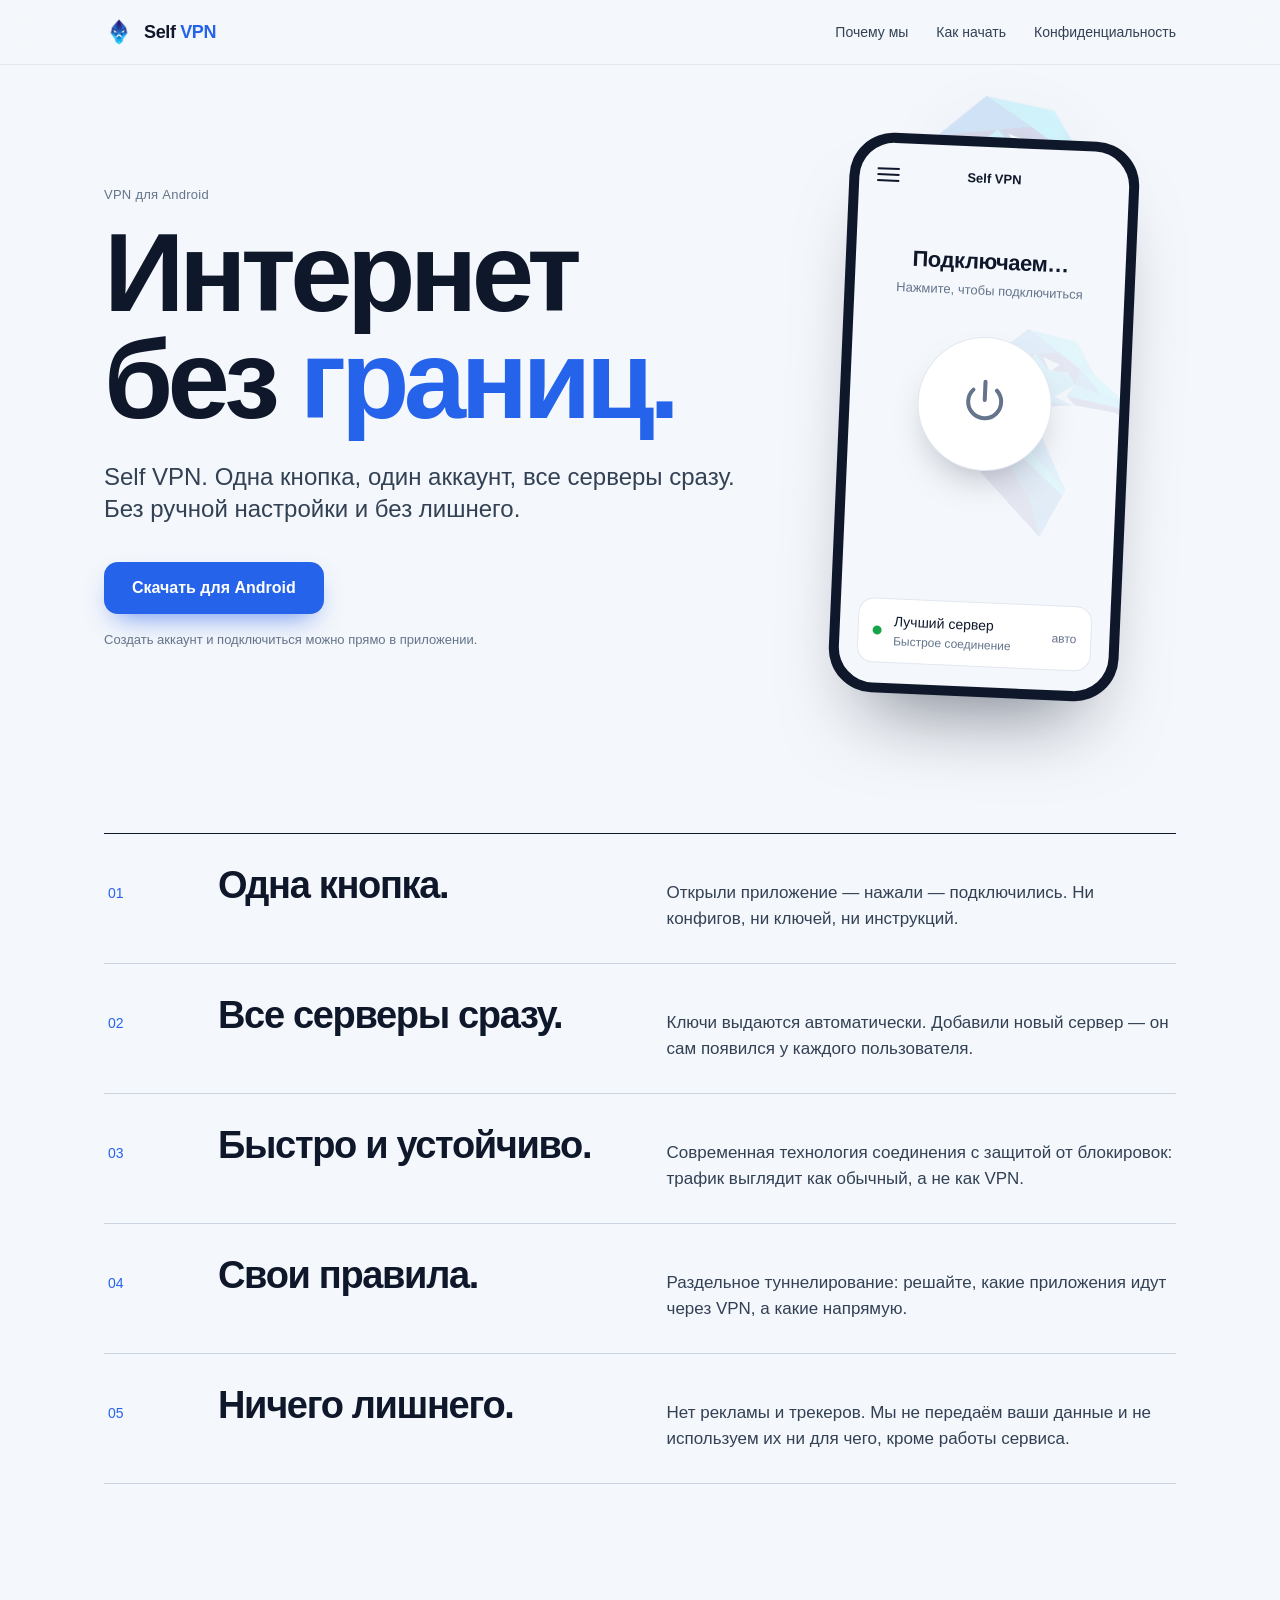
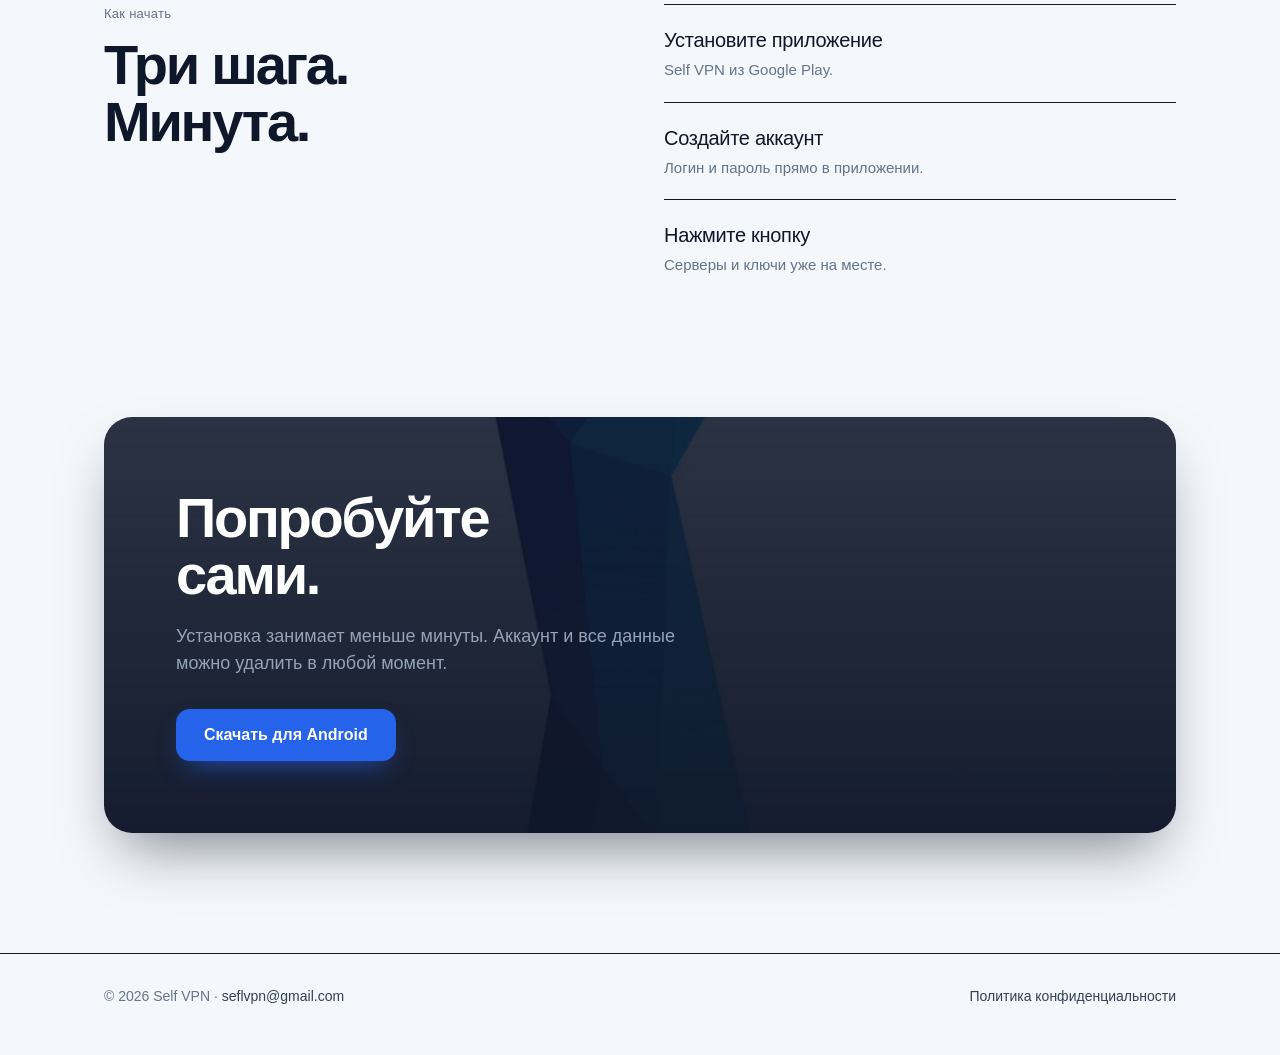
==== commit c32de086: "update privacy policy and landing page content" ====
--- a/index.html
+++ b/index.html
@@ -394,7 +394,7 @@
 
     <footer class="foot">
         <div class="wrap">
-            <div>© 2026 Self VPN · <a href="mailto:seflvpn@paryplay.com">seflvpn@paryplay.com</a></div>
+            <div>© 2026 Self VPN · <a href="mailto:seflvpn@gmail.com">seflvpn@gmail.com</a></div>
             <nav>
                 <a href="privacy.html">Политика конфиденциальности</a>
             </nav>
